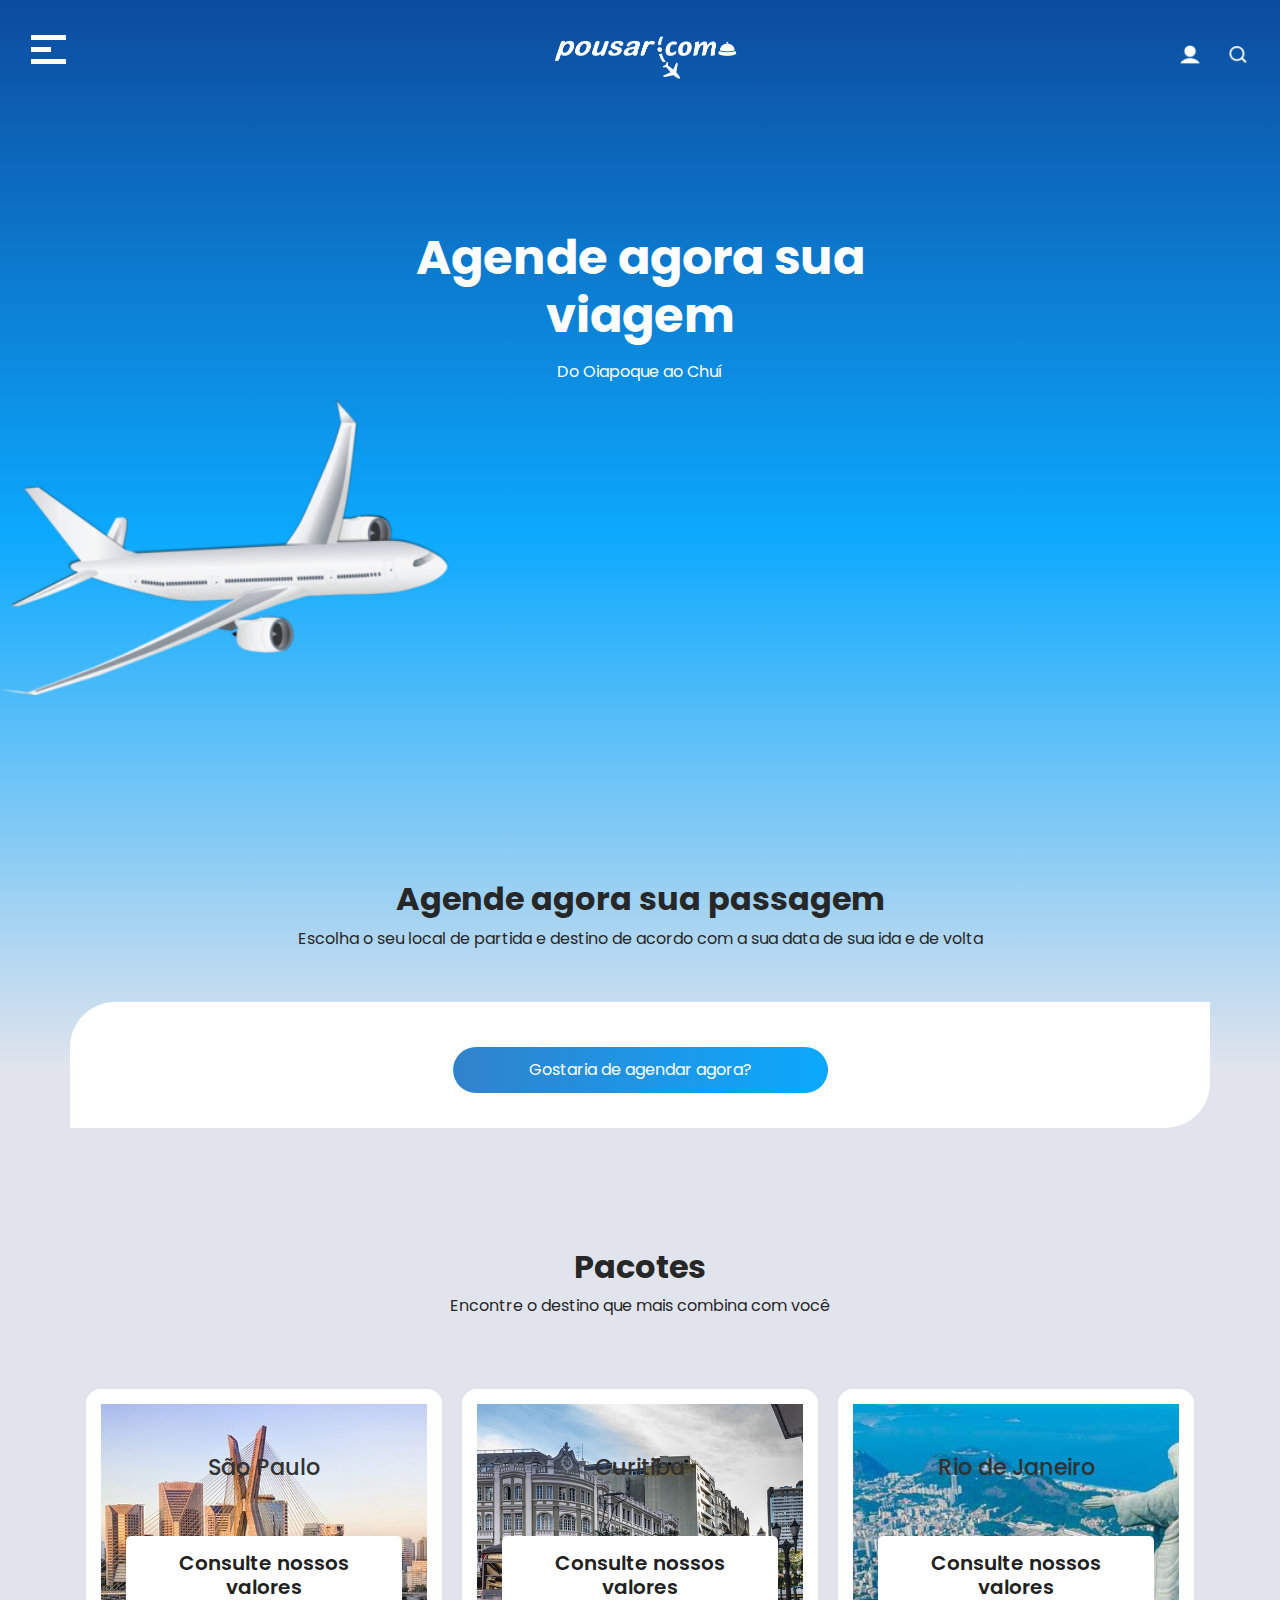
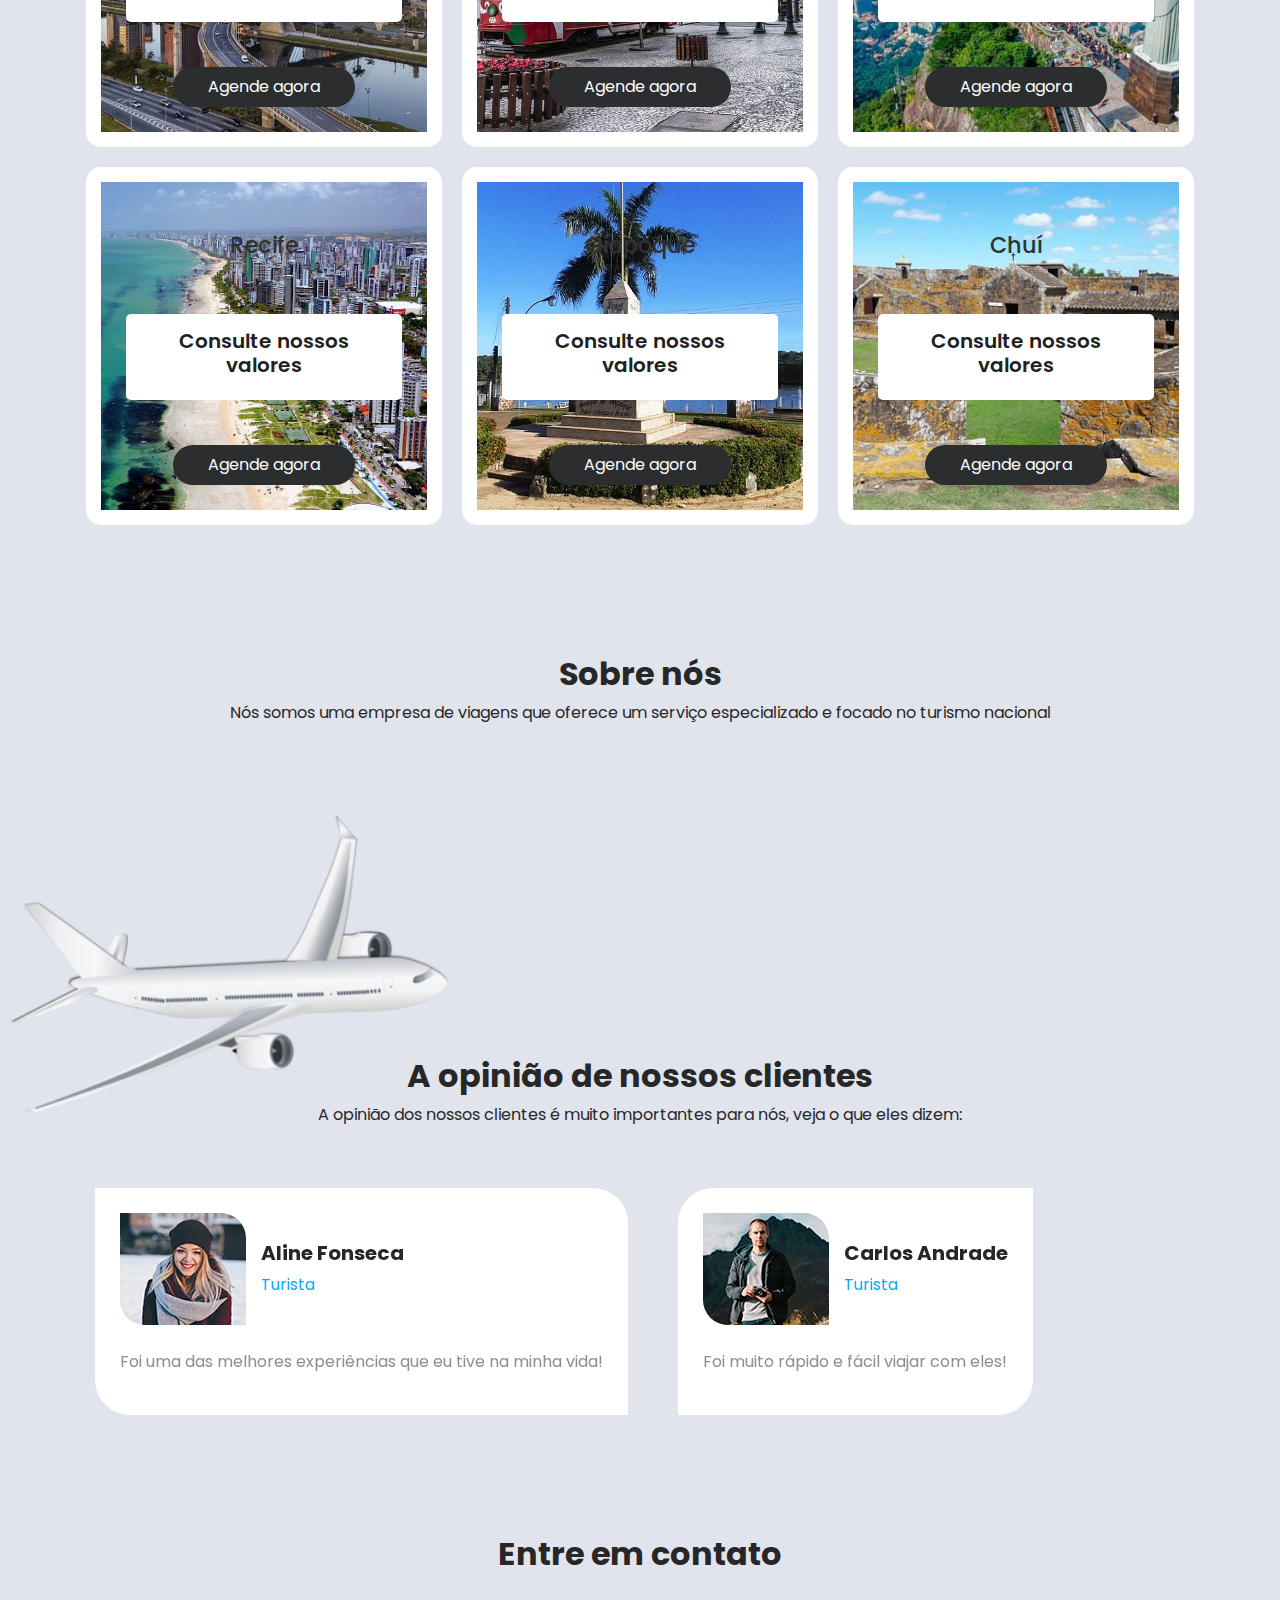
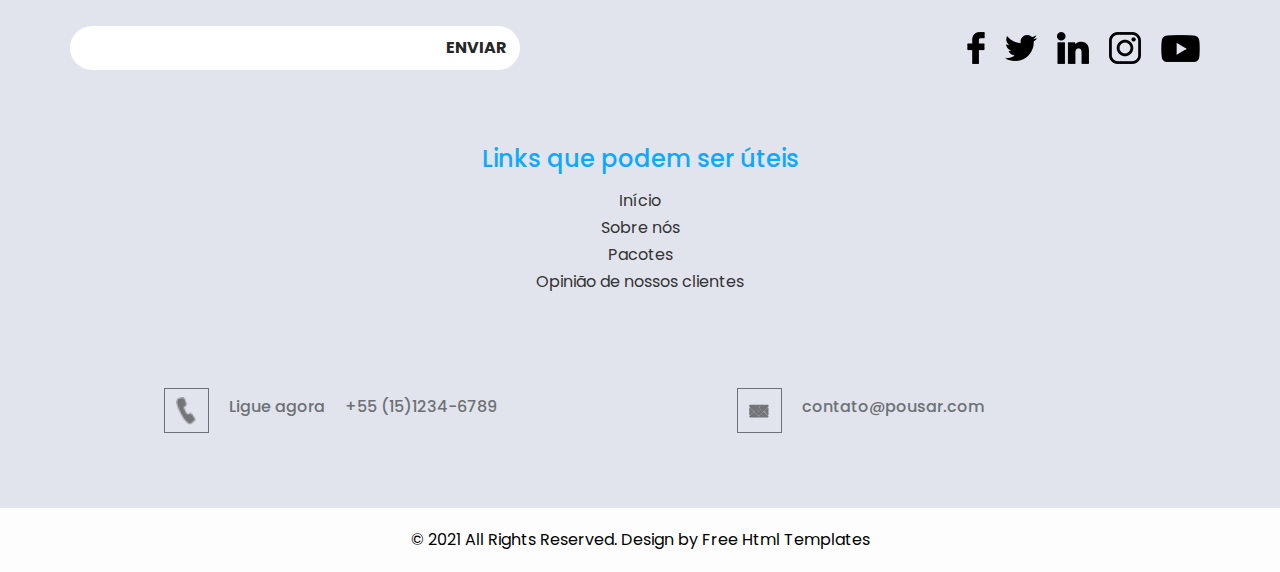
==== index.html @ 21f9a9c9 "Add files via upload" ====
<!DOCTYPE html>
<html>

<head>
  <!-- Basic -->
  <meta charset="utf-8" />
  <meta http-equiv="X-UA-Compatible" content="IE=edge" />
  <!-- Mobile Metas -->
  <meta name="viewport" content="width=device-width, initial-scale=1, shrink-to-fit=no" />
  <!-- Site Metas -->
  <meta name="keywords" content="" />
  <meta name="description" content="" />
  <meta name="author" content="" />

  <title>Triship</title>

  <!-- slider stylesheet -->
  <link rel="stylesheet" type="text/css" href="https://cdnjs.cloudflare.com/ajax/libs/OwlCarousel2/2.3.4/assets/owl.carousel.min.css" />

  <!-- bootstrap core css -->
  <link rel="stylesheet" type="text/css" href="css/bootstrap.css" />

  <!-- fonts style -->
  <link href="https://fonts.googleapis.com/css?family=Open+Sans:400,700|Poppins:400,500,700&display=swap" rel="stylesheet" />

  <!-- Custom styles for this template -->
  <link href="css/style.css" rel="stylesheet" />
  <!-- responsive style -->
  <link href="css/responsive.css" rel="stylesheet" />

  <!-- Hotjar Tracking Code for http://facens-help-me.herokuapp.com/index.html -->
  <script>
    (function(h,o,t,j,a,r){
        h.hj=h.hj||function(){(h.hj.q=h.hj.q||[]).push(arguments)};
        h._hjSettings={hjid:1499888,hjsv:6};
        a=o.getElementsByTagName('head')[0];
        r=o.createElement('script');r.async=1;
        r.src=t+h._hjSettings.hjid+j+h._hjSettings.hjsv;
        a.appendChild(r);
    })(window,document,'https://static.hotjar.com/c/hotjar-','.js?sv=');
  </script>

  <script>
    function Evento(){
        alert('Email registrado!')
    }
  </script>

  <script>
    function EventoLeads(){
        alert('Obrigado pelo interesse!')
    }
  </script>

</head>

<body>
  <div class="hero_area">
    <!-- header section strats -->
    <header class="header_section">
      <div class="container-fluid">
        <nav class="navbar navbar-expand-lg custom_nav-container">
          <div class="fk_width" id="">
            <div class="custom_menu-btn">
              <button onclick="openNav()">
                <span class="s-1"> </span>
                <span class="s-2"> </span>
                <span class="s-3"> </span>
              </button>
            </div>
            <div id="myNav" class="overlay">
              <div class="overlay-content">
                <a href="index.html">Início</a>
                <a href="about.html">Sobre nós</a>
                <a href="package.html">Pacotes</a>
                <a href="testimonial.html">Opinião de nossos clientes</a>
              </div>
            </div>
          </div>
          <a class="navbar-brand" href="index.html">
            <img src="images/logo.png" alt="" />
          </a>
          <div class="user_option">
            <a href="#">
              <img src="images/user-icon.png" alt="" />
            </a>
            <form class="form-inline my-2 my-lg-0  mb-3 mb-lg-0">
              <button class="btn  my-2 my-sm-0 nav_search-btn" type="submit"></button>
            </form>
          </div>
        </nav>
      </div>
    </header>
    <!-- end header section -->

    <!-- slider section -->
    <section class=" slider_section position-relative">
      <div class="detail-box">
        <div class="row">
          <div class="col-md-8 col-lg-6 mx-auto">
            <h1>
              Agende agora sua viagem <br />
            </h1>
            <p>


              Do Oiapoque ao Chuí
            </p>

          </div>
        </div>
      </div>
      <div class="img-box">

        <img src="images/slider-img.png" class="slider-img" alt="" />
      </div>
    </section>
    <!-- end slider section -->
  </div>


  <!-- book section -->

  <section class="book_section ">
    <div class="container">
      <div class="row">
        <div class="col">
          <div class="heading_container">
            <h2>
              Agende agora sua passagem 
            </h2>
            <p>
              Escolha o seu local de partida e destino de acordo com a sua data de sua ida e de volta
            </p>
          </div>   
          <form action="Formulário_para_Reserva_de_Viagem.html">
            <div class="d-flex justify-content-center">
              <button type="submit" class="btn">Gostaria de agendar agora?</button>
            </div>
          </form>
        </div>
      </div>
    </div>
  </section>


  <!-- end book section -->


  <!-- package section -->
  <section class="package_section layout_padding-top">
    <div class="container">
      <div class="heading_container">
        <h2>
          Pacotes
        </h2>
        <p>
          Encontre o destino que mais combina com você
        </p>
      </div>
    </div>
    <div class="container">
      <div class="package_container">
        <div class="box1 ">
          <div class="detail-box1">
            <h4>
              São Paulo
            </h4>
            <div class="price_detail1">
              <h5>
                Consulte nossos valores
              </h5>
            </div>
            <a class="" href="package.html">Agende agora </a>
          </div>
        </div>
        <div class="box2 ">
          <div class="detail-box2">
            <h4>
              Curitiba
            </h4>
            <div class="price_detail2">
              <h5>
                Consulte nossos valores
              </h5>
            </div>
            <a class="" href="package.html">Agende agora </a>
          </div>
        </div>
        <div class="box3 ">
          <div class="detail-box3">
            <h4>
              Rio de Janeiro
            </h4>
            <div class="price_detail3">
              <h5>
                Consulte nossos valores
              </h5>
            </div>
            <a class="" href="package.html">Agende agora </a>
          </div>
        </div>
        <div class="box4 ">
          <div class="detail-box4">
            <h4>
              Recife
            </h4>
            <div class="price_detail4">
              <h5>
                Consulte nossos valores
              </h5>
            </div>
            <a class="" href="package.html">Agende agora </a>
          </div>
        </div>
        <div class="box5 ">
          <div class="detail-box5">
            <h4>
              Oiapoque
            </h4>
            <div class="price_detail5">
              <h5>
                Consulte nossos valores
              </h5>
            </div>
            <a class="" href="package.html">Agende agora </a>
          </div>
        </div>
        <div class="box6 ">
          <div class="detail-box6">
            <h4>
              Chuí
            </h4>
            <div class="price_detail6">
              <h5>
                Consulte nossos valores
              </h5>
            </div>
            <a class="" href="package.html">Agende agora </a>
          </div>
        </div>
      </div>
    </div>
  </section>
  <!-- end package section -->


  <!-- about section -->

  <section class="about_section layout_padding">
    <div class="heading_container">
      <h2>
        Sobre nós
      </h2>
      <p>
        Nós somos uma empresa de viagens que oferece um serviço especializado e focado no turismo nacional
      </p>
    </div>
    <div class="img-box">
      <img src="images/about-img.png" class="slider-img" alt="" />
    </div>
  </section>

  <!-- end about section -->


  <!-- client section -->
  <section class="client_section ">
    <div class="container">
      <div class="heading_container">
        <h2>
          A opinião de nossos clientes
        </h2>
        <p>
          A opinião dos nossos clientes é muito importantes para nós, veja o que eles dizem:
        </p>
      </div>
    </div>
    <div id="carouselExampleControls" class="carousel slide" data-ride="carousel">
      <div class="carousel-inner">
        <div class="carousel-item active">
          <div class="container">
            <div class="client_container ">
              <div class="client_box b-1">
                <div class="client-id">
                  <div class="img-box">
                    <img src="images/client-1.jpg" alt="" />
                  </div>
                  <div class="name">
                    <h5>
                      Aline Fonseca
                    </h5>
                    <p>
                      Turista
                    </p>
                  </div>
                </div>
                <div class="detail">
                  <p>
                    Foi uma das melhores experiências que eu tive na minha vida!
                  </p>
                  <div>
                    <div class="arrow_img">
                    </div>
                  </div>
                </div>
              </div>
              <div class="client_box b2">
                <div class="client-id">
                  <div class="img-box">
                    <img src="images/client-2.jpg" alt="" />
                  </div>
                  <div class="name">
                    <h5>
                      Carlos Andrade
                    </h5>
                    <p>
                      Turista
                    </p>

                  </div>
                </div>
                <div class="detail">
                  <p>
                    Foi muito rápido e fácil viajar com eles!
                  </p>
                  <div>
                    <div class="arrow_img">
                    </div>
                  </div>
                </div>
              </div>
            </div>
          </div>
        </div>
      </div>
    </div>
  </section>

  <!-- end client section -->

  <!-- info section -->

  <section class="info_section ">
    <div class="info_container layout_padding-top">
      <div class="container">
        <div class="heading_container">
          <h2>
            Entre em contato
          </h2>
        </div>
        <div class="info_top">
          <div class="info_form">
            <form>
              <input type="text">
              <button type="submit" onclick="Evento()">Enviar</button>
          </form>
          </div>
          <div class="social_box">
            <a href="#">
              <img src="images/facebook.png" alt="">
            </a>
            <a href="#">
              <img src="images/twitter.png" alt="">
            </a>
            <a href="#">
              <img src="images/linkedin.png" alt="">
            </a>
            <a href="#">
              <img src="images/instagram.png" alt="">
            </a>
            <a href="#">
              <img src="images/youtube.png" alt="">
            </a>
          </div>
        </div>
        <div class="info_main"></div>
          <div class="row"></div>
              <div class="info_link-box">
                <h5>
                  Links que podem ser úteis
                </h5>
                <ul>
                  <li class=" active">
                    <a class="" href="index.html">Início <span class="sr-only">(current)</span></a>
                  </li>
                  <li class="">
                    <a class="" href="about.html">Sobre nós</a>
                  </li>
                  <li class="">
                    <a class="" href="package.html">Pacotes </a>
                  </li>
                  <li class="">
                    <a class="" href="testimonial.html">Opinião de nossos clientes </a>
                  </li>
                </ul>
              </div>          
          </div>
        </div>
        <div class="row">
          <div class="col-lg-9 col-md-10 mx-auto">
            <div class="info_contact layout_padding2">
              <div class="row">
                <div class="col-md-5">
                  <a href="#" class="link-box">
                    <div class="img-box">
                      <img src="images/call.png" alt="">
                    </div>
                    <div class="detail-box">
                      <h6>
                        Ligue agora &nbsp; &nbsp; +55 (15)1234-6789
                      </h6>
                    </div>
                  </a>
                </div>
                <div class="col-md-2">
                  <a href="#" class="link-box">
                  </a>
                </div>
                <div class="col-md-5">
                  <a href="#" class="link-box">
                    <div class="img-box">
                      <img src="images/mail.png" alt="">
                    </div>
                    <div class="detail-box">
                      <h6>
                        contato@pousar.com
                      </h6>
                    </div>
                  </a>
                </div>
              </div>
            </div>
          </div>
        </div>

      </div>
    </div>
  </section>

  <!-- end info section -->


  <!-- footer section -->
  <section class="footer_section ">
    <p>
      &copy; 2021 All Rights Reserved. Design by
      <a href="https://html.design/">Free Html Templates</a>
    </p>
  </section>
  <!-- footer section -->

  <script type="text/javascript" src="js/jquery-3.4.1.min.js"></script>
  <script type="text/javascript" src="js/bootstrap.js"></script>
  <script type="text/javascript" src="https://cdnjs.cloudflare.com/ajax/libs/OwlCarousel2/2.3.4/owl.carousel.min.js"></script>
  <script type="text/javascript" src="js/custom.js"></script>
</body>

</html>
---- css/style.css ----
html {
  scroll-behavior: smooth;
}

body {
  font-family: "Poppins", sans-serif;
  color: #ffffff;
  background-color: #e1e4ed;
}

p {
  font-family: "Poppins", sans-serif;
}

.layout_margin {
  margin-top: 90px;
  margin-bottom: 90px;
}

.layout_padding {
  padding-top: 120px;
  padding-bottom: 120px;
}

.layout_padding2 {
  padding-top: 45px;
  padding-bottom: 45px;
}

.layout_padding2-top {
  padding-top: 45px;
}

.layout_padding2-bottom {
  padding-bottom: 45px;
}

.layout_padding-top {
  padding-top: 120px;
}

.layout_padding-bottom {
  padding-bottom: 120px;
}

.heading_container {
  display: -webkit-box;
  display: -ms-flexbox;
  display: flex;
  -webkit-box-orient: vertical;
  -webkit-box-direction: normal;
      -ms-flex-direction: column;
          flex-direction: column;
  -webkit-box-align: center;
      -ms-flex-align: center;
          align-items: center;
  text-align: center;
  color: #272727;
}

.heading_container h2 {
  font-weight: bold;
}

/*header section*/
.hero_area {
  position: relative;
  background: -webkit-gradient(linear, left top, left bottom, from(#0c4b9e), color-stop(#0ca9fe), to(rgba(0, 0, 0, 0)));
  background: linear-gradient(to bottom, #0c4b9e, #0ca9fe, rgba(0, 0, 0, 0));
}

.sub_page .header_section {
  background: -webkit-gradient(linear, left top, left bottom, from(#0c4b9e), color-stop(#0ca9fe), to(rgba(0, 0, 0, 0)));
  background: linear-gradient(to bottom, #0c4b9e, #0c9ae7, #0c9ae7);
}

.sub_page .client_section {
  margin-top: 90px;
}

.header_section .container-fluid {
  padding-right: 25px;
  padding-left: 25px;
}

.header_section .nav_container {
  margin: 0 auto;
}

.custom_nav-container.navbar-expand-lg .navbar-nav .nav-link img {
  width: 22px;
  margin-right: 15px;
}

.custom_nav-container.navbar-expand-lg .navbar-nav .nav-link {
  padding: 0px 25px;
  color: #fefeff;
  text-align: center;
  font-family: "Roboto", sans-serif;
}

.custom_menu-btn {
  z-index: 9;
  position: absolute;
  left: 0;
  top: 15px;
}

.custom_menu-btn button {
  margin-top: 12px;
  outline: none;
  border: none;
  background-color: transparent;
}

.custom_menu-btn span {
  display: block;
  width: 35px;
  height: 5px;
  background-color: #fff;
  margin: 7px 0;
  -webkit-transition: all 0.3s;
  transition: all 0.3s;
}

.custom_menu-btn .s-2 {
  -webkit-transition: all 0.1s;
  transition: all 0.1s;
  width: 20px;
}

.menu_btn-style {
  position: fixed;
  left: 22px;
  top: 15px;
}

.menu_btn-style button {
  -webkit-transform: translateX(14px);
          transform: translateX(14px);
}

.menu_btn-style button .s-1 {
  -webkit-transform: rotate(45deg) translateY(17px);
          transform: rotate(45deg) translateY(17px);
}

.menu_btn-style button .s-2 {
  -webkit-transform: translateX(-100px);
          transform: translateX(-100px);
}

.menu_btn-style button .s-3 {
  -webkit-transform: rotate(-45deg) translateY(-17px);
          transform: rotate(-45deg) translateY(-17px);
}

.navbar-expand-lg {
  -webkit-box-pack: justify;
      -ms-flex-pack: justify;
          justify-content: space-between;
}

.navbar-expand-lg .navbar-collapse {
  -webkit-box-flex: 0;
      -ms-flex-positive: 0;
          flex-grow: 0;
}

.overlay {
  height: 100%;
  width: 0;
  position: fixed;
  z-index: 1;
  top: 0;
  left: 0;
  background: -webkit-gradient(linear, left top, left bottom, from(rgba(8, 86, 221, 0.95)), to(rgba(6, 150, 228, 0.95)));
  background: linear-gradient(to bottom, rgba(8, 86, 221, 0.95), rgba(6, 150, 228, 0.95));
  overflow-x: hidden;
  -webkit-transition: 0.5s;
  transition: 0.5s;
}

.overlay .closebtn {
  position: absolute;
  top: 0;
  right: 30px;
  font-size: 60px;
}

.overlay a {
  display: inline-block;
  padding: 10px 15px;
  text-decoration: none;
  font-size: 18px;
  text-transform: uppercase;
  color: #ffffff;
  margin: 10px 0;
  display: block;
  -webkit-transition: 0.3s;
  transition: 0.3s;
  border: 1.5px solid #ffffff;
  border-radius: 5px;
  width: 190px;
}

.overlay a:hover {
  border-color: transparent;
  background-color: #ffffff;
}

.overlay-content {
  position: relative;
  top: 20%;
  width: 100%;
  text-align: center;
  margin-top: 30px;
  display: -webkit-box;
  display: -ms-flexbox;
  display: flex;
  -webkit-box-orient: vertical;
  -webkit-box-direction: normal;
      -ms-flex-direction: column;
          flex-direction: column;
  -webkit-box-align: center;
      -ms-flex-align: center;
          align-items: center;
}

.menu_width {
  width: 100%;
}

.scroll-y-hidden {
  overflow-y: hidden;
}

a,
a:hover,
a:focus {
  text-decoration: none;
}

a:hover,
a:focus {
  color: initial;
}

.btn,
.btn:focus {
  outline: none !important;
  -webkit-box-shadow: none;
          box-shadow: none;
}

.fk_width {
  width: 105px;
}

.custom_nav-container .nav_search-btn {
  background-image: url(../images/search-icon.png);
  background-size: 18px;
  background-repeat: no-repeat;
  width: 35px;
  height: 35px;
  padding: 0;
  border: none;
  background-position: center;
}

.navbar-brand {
  display: -webkit-box;
  display: -ms-flexbox;
  display: flex;
}

.navbar-brand img {
  width: 200px;
}

.custom_nav-container {
  z-index: 99999;
  padding: 10px 0;
}

.custom_nav-container .navbar-toggler {
  outline: none;
}

.custom_nav-container .navbar-toggler .navbar-toggler-icon {
  background-image: url(../images/menu.png);
  background-size: 55px;
}

.user_option {
  display: -webkit-box;
  display: -ms-flexbox;
  display: flex;
  -webkit-box-align: center;
      -ms-flex-align: center;
          align-items: center;
}

.user_option a {
  display: -webkit-box;
  display: -ms-flexbox;
  display: flex;
  -webkit-box-align: center;
      -ms-flex-align: center;
          align-items: center;
  margin-right: 10px;
}

.user_option a img {
  width: 20px;
  margin-right: 10px;
}

.user_option a span {
  color: #ffffff;
  text-transform: uppercase;
}

/*end header section*/
.slider_section {
  padding-top: 45px;
  overflow-x: hidden;
}

.slider_section #carouselExampleIndicators {
  -webkit-box-flex: 1;
      -ms-flex: 1;
          flex: 1;
}

.slider_section .detail-box {
  color: #ffffff;
  margin-top: 75px;
  text-align: center;
  padding: 0 15px;
}

.slider_section .detail-box h1 {
  font-weight: bold;
  font-size: 3rem;
}

.slider_section .detail-box h1 span {
  color: #fefefe;
}

.slider_section .detail-box p {
  margin-top: 15px;
}

.slider_section .detail-box a {
  display: inline-block;
  background: #ffffff;
  color: #000000;
  padding: 10px 40px;
  border-radius: 30px;
  border: 1px solid #ffffff;
  -webkit-transition: all 0.3s;
  transition: all 0.3s;
  margin-top: 35px;
}

.slider_section .detail-box a:hover {
  background: transparent;
  color: #ffffff;
}

.slider_section .img-box {
  background-image: url(../images/slider-bg.png);
  background-position: bottom;
  background-size: 100%;
  padding-bottom: 375px;
  position: relative;
  background-repeat: no-repeat;
}

.slider_section .img-box .play_btn {
  background: -webkit-gradient(linear, left top, left bottom, from(#0856dd), to(#0ad8ab));
  background: linear-gradient(to bottom, #0856dd, #0ad8ab);
  display: -webkit-box;
  display: -ms-flexbox;
  display: flex;
  -webkit-box-align: center;
      -ms-flex-align: center;
          align-items: center;
  -webkit-box-pack: center;
      -ms-flex-pack: center;
          justify-content: center;
  border-radius: 100%;
  width: 75px;
  height: 75px;
  position: absolute;
  z-index: 3;
  top: 90px;
  left: 50%;
  -webkit-transform: translateX(-50%);
          transform: translateX(-50%);
}

.slider_section .img-box .play_btn a {
  background: -webkit-gradient(linear, left top, left bottom, from(#0856dd), to(#0ad8ab));
  background: linear-gradient(to bottom, #0856dd, #0ad8ab);
  display: -webkit-box;
  display: -ms-flexbox;
  display: flex;
  -webkit-box-align: center;
      -ms-flex-align: center;
          align-items: center;
  -webkit-box-pack: center;
      -ms-flex-pack: center;
          justify-content: center;
  border-radius: 100%;
  width: 75px;
  height: 75px;
  position: relative;
  z-index: 5;
}

.slider_section .img-box .play_btn img {
  width: 20px;
  margin-left: 3px;
}

.slider_section .img-box .play_btn::before {
  content: "";
  width: 100%;
  height: 100%;
  position: absolute;
  top: 50%;
  left: 50%;
  background: -webkit-gradient(linear, left top, left bottom, from(#0856dd), to(#0ca9fe));
  background: linear-gradient(to bottom, #0856dd, #0ca9fe);
  opacity: 1;
  border-radius: 100%;
  -webkit-transform: translate(-50%, -50%);
          transform: translate(-50%, -50%);
}

.slider_section .img-box .play_btn::before {
  z-index: 2;
  -webkit-animation: before-animation 1500ms infinite;
          animation: before-animation 1500ms infinite;
}

@-webkit-keyframes before-animation {
  0% {
    -webkit-transform: translateX(-50%) translateY(-50%) translateZ(0) scale(1);
            transform: translateX(-50%) translateY(-50%) translateZ(0) scale(1);
    opacity: 1;
  }
  100% {
    -webkit-transform: translateX(-50%) translateY(-50%) translateZ(0) scale(1.5);
            transform: translateX(-50%) translateY(-50%) translateZ(0) scale(1.5);
    opacity: 0;
  }
}

@keyframes before-animation {
  0% {
    -webkit-transform: translateX(-50%) translateY(-50%) translateZ(0) scale(1);
            transform: translateX(-50%) translateY(-50%) translateZ(0) scale(1);
    opacity: 1;
  }
  100% {
    -webkit-transform: translateX(-50%) translateY(-50%) translateZ(0) scale(1.5);
            transform: translateX(-50%) translateY(-50%) translateZ(0) scale(1.5);
    opacity: 0;
  }
}

.slider_section .img-box .slider-img {
  width: 450px;
  -webkit-animation: imgAnimation 15s infinite ease-in-out;
          animation: imgAnimation 15s infinite ease-in-out;
}

@-webkit-keyframes imgAnimation {
  0% {
    margin-left: 0;
  }
  49% {
    -webkit-transform: scaleX(1);
            transform: scaleX(1);
  }
  50% {
    margin-left: 100%;
    -webkit-transform: scaleX(-1);
            transform: scaleX(-1);
  }
  99% {
    -webkit-transform: scaleX(-1);
            transform: scaleX(-1);
  }
  100% {
    margin-left: -35%;
    -webkit-transform: scaleX(1);
            transform: scaleX(1);
  }
}

@keyframes imgAnimation {
  0% {
    margin-left: 0;
  }
  49% {
    -webkit-transform: scaleX(1);
            transform: scaleX(1);
  }
  50% {
    margin-left: 100%;
    -webkit-transform: scaleX(-1);
            transform: scaleX(-1);
  }
  99% {
    -webkit-transform: scaleX(-1);
            transform: scaleX(-1);
  }
  100% {
    margin-left: -35%;
    -webkit-transform: scaleX(1);
            transform: scaleX(1);
  }
}

.book_section {
  margin-top: -190px;
}

.book_section .heading_container {
  margin-bottom: 35px;
}

.book_section form {
  background-color: #fff;
  padding: 35px 45px;
  border-radius: 45px 0 45px 0;
}

.book_section form label {
  color: #000000;
}

.book_section form .form-control {
  background-color: #f1f1f1;
  border: none;
  outline: none;
  -webkit-box-shadow: none;
          box-shadow: none;
  border-radius: 35px;
  padding: 10px 15px;
  height: auto;
}

.book_section form button.btn {
  background: -webkit-gradient(linear, left top, right top, from(#3182cb), to(#0ca9fe));
  background: linear-gradient(to right, #3182cb, #0ca9fe);
  color: #ffffff;
  padding: 10px 75px;
  border-radius: 45px;
  margin-top: 10px;
}

.package_section {
  text-align: center;
}

.package_section .heading_container {
  -webkit-box-pack: center;
      -ms-flex-pack: center;
          justify-content: center;
}

.package_section .package_container {
  display: -webkit-box;
  display: -ms-flexbox;
  display: flex;
  -webkit-box-pack: center;
      -ms-flex-pack: center;
          justify-content: center;
  padding-top: 45px;
  -ms-flex-wrap: wrap;
      flex-wrap: wrap;
}

.package_section .package_container .box1 {
  margin: 10px;
  -ms-flex-preferred-size: calc(33% - 20px);
      flex-basis: calc(33% - 20px);
  border: 15px solid #ffffff;
  border-radius: 15px;
  padding: 25px 25px 25px;
  background-size: cover;
  display: -webkit-box;
  display: -ms-flexbox;
  display: flex;
  -webkit-box-orient: vertical;
  -webkit-box-direction: normal;
      -ms-flex-direction: column;
          flex-direction: column;
  -webkit-box-align: center;
      -ms-flex-align: center;
          align-items: center;
  background-image: url(../images/sao_paulo.jpg);
  background-position: bottom;
  background-size: cover;
  -webkit-transition: all .2s;
  transition: all .2s;
}

.package_section .package_container .box1 .detail-box1 {
  margin-top: 25px;
}

.package_section .package_container .box1 .detail-box1 h4 {
  color: #313132;
  font-size: 1.4rem;
  margin-bottom: 55px;
}

.package_section .package_container .box1 .detail-box1 .price_detail1 {
  background-color: #ffffff;
  color: #212122;
  padding: 15px;
  border-radius: 5px;
}

.package_section .package_container .box1 .detail-box1 h5 {
  font-weight: 600;
  position: relative;
}

.package_section .package_container .box1 .detail-box1 p {
  margin-top: 15px;
  margin-bottom: 0;
}

.package_section .package_container .box1 .detail-box1 a {
  display: inline-block;
  background: #2c2d2e;
  color: #ffffff;
  padding: 8px 35px;
  border-radius: 25px;
  border: 1px solid #2c2d2e;
  -webkit-transition: all 0.3s;
  transition: all 0.3s;
  margin-top: 45px;
  -webkit-transition: none;
  transition: none;
  border: none;
}

.package_section .package_container .box1 .detail-box1 a:hover {
  background: transparent;
  color: #2c2d2e;
}

.package_section .package_container .box1 .detail-box1 a:hover {
  background: none;
  color: #ffffff;
  background: -webkit-gradient(linear, left top, right top, from(#3182cb), to(#0ca9fe));
  background: linear-gradient(to right, #3182cb, #0ca9fe);
}

.package_section .package_container .box1:hover, .package_section .package_container .box1.active {
  background-image: url(../images/sao_paulo2.jpg);
}

.package_section .package_container .box1:hover .detail-box1 .price_detail1, .package_section .package_container .box1.active .detail-box1 .price_detail1 {
  background-color: #0ca9fe;
  color: #ffffff;
}

.package_section .package_container .box2 {
  margin: 10px;
  -ms-flex-preferred-size: calc(33% - 20px);
      flex-basis: calc(33% - 20px);
  border: 15px solid #ffffff;
  border-radius: 15px;
  padding: 25px 25px 25px;
  background-size: cover;
  display: -webkit-box;
  display: -ms-flexbox;
  display: flex;
  -webkit-box-orient: vertical;
  -webkit-box-direction: normal;
      -ms-flex-direction: column;
          flex-direction: column;
  -webkit-box-align: center;
      -ms-flex-align: center;
          align-items: center;
  background-image: url(../images/curitiba.jpg);
  background-position: bottom;
  background-size: cover;
  -webkit-transition: all .2s;
  transition: all .2s;
}

.package_section .package_container .box2 .detail-box2 {
  margin-top: 25px;
}

.package_section .package_container .box2 .detail-box2 h4 {
  color: #313132;
  font-size: 1.4rem;
  margin-bottom: 55px;
}

.package_section .package_container .box2 .detail-box2 .price_detail2 {
  background-color: #ffffff;
  color: #212122;
  padding: 15px;
  border-radius: 5px;
}

.package_section .package_container .box2 .detail-box2 h5 {
  font-weight: 600;
  position: relative;
}

.package_section .package_container .box2 .detail-box2 p {
  margin-top: 15px;
  margin-bottom: 0;
}

.package_section .package_container .box2 .detail-box2 a {
  display: inline-block;
  background: #2c2d2e;
  color: #ffffff;
  padding: 8px 35px;
  border-radius: 25px;
  border: 1px solid #2c2d2e;
  -webkit-transition: all 0.3s;
  transition: all 0.3s;
  margin-top: 45px;
  -webkit-transition: none;
  transition: none;
  border: none;
}

.package_section .package_container .box2 .detail-box2 a:hover {
  background: transparent;
  color: #2c2d2e;
}

.package_section .package_container .box2 .detail-box2 a:hover {
  background: none;
  color: #ffffff;
  background: -webkit-gradient(linear, left top, right top, from(#3182cb), to(#0ca9fe));
  background: linear-gradient(to right, #3182cb, #0ca9fe);
}

.package_section .package_container .box2:hover, .package_section .package_container .box2.active {
  background-image: url(../images/curitiba2.jpg);
}

.package_section .package_container .box2:hover .detail-box2 .price_detail2, .package_section .package_container .box2.active .detail-box2 .price_detail2 {
  background-color: #0ca9fe;
  color: #ffffff;
}

.package_section .package_container .box3 {
  margin: 10px;
  -ms-flex-preferred-size: calc(33% - 20px);
      flex-basis: calc(33% - 20px);
  border: 15px solid #ffffff;
  border-radius: 15px;
  padding: 25px 25px 25px;
  background-size: cover;
  display: -webkit-box;
  display: -ms-flexbox;
  display: flex;
  -webkit-box-orient: vertical;
  -webkit-box-direction: normal;
      -ms-flex-direction: column;
          flex-direction: column;
  -webkit-box-align: center;
      -ms-flex-align: center;
          align-items: center;
  background-image: url(../images/rio_de_janeiro.jpg);
  background-position: bottom;
  background-size: cover;
  -webkit-transition: all .2s;
  transition: all .2s;
}

.package_section .package_container .box3 .detail-box3 {
  margin-top: 25px;
}

.package_section .package_container .box3 .detail-box3 h4 {
  color: #313132;
  font-size: 1.4rem;
  margin-bottom: 55px;
}

.package_section .package_container .box3 .detail-box3 .price_detail3 {
  background-color: #ffffff;
  color: #212122;
  padding: 15px;
  border-radius: 5px;
}

.package_section .package_container .box3 .detail-box3 h5 {
  font-weight: 600;
  position: relative;
}

.package_section .package_container .box3 .detail-box3 p {
  margin-top: 15px;
  margin-bottom: 0;
}

.package_section .package_container .box3 .detail-box3 a {
  display: inline-block;
  background: #2c2d2e;
  color: #ffffff;
  padding: 8px 35px;
  border-radius: 25px;
  border: 1px solid #2c2d2e;
  -webkit-transition: all 0.3s;
  transition: all 0.3s;
  margin-top: 45px;
  -webkit-transition: none;
  transition: none;
  border: none;
}

.package_section .package_container .box3 .detail-box3 a:hover {
  background: transparent;
  color: #2c2d2e;
}

.package_section .package_container .box3 .detail-box3 a:hover {
  background: none;
  color: #ffffff;
  background: -webkit-gradient(linear, left top, right top, from(#3182cb), to(#0ca9fe));
  background: linear-gradient(to right, #3182cb, #0ca9fe);
}

.package_section .package_container .box3:hover, .package_section .package_container .box3.active {
  background-image: url(../images/rio_de_janeiro2.jpg);
}

.package_section .package_container .box3:hover .detail-box3 .price_detail3, .package_section .package_container .box3.active .detail-box3 .price_detail3 {
  background-color: #0ca9fe;
  color: #ffffff;
}

.package_section .package_container .box4 {
  margin: 10px;
  -ms-flex-preferred-size: calc(33% - 20px);
      flex-basis: calc(33% - 20px);
  border: 15px solid #ffffff;
  border-radius: 15px;
  padding: 25px 25px 25px;
  background-size: cover;
  display: -webkit-box;
  display: -ms-flexbox;
  display: flex;
  -webkit-box-orient: vertical;
  -webkit-box-direction: normal;
      -ms-flex-direction: column;
          flex-direction: column;
  -webkit-box-align: center;
      -ms-flex-align: center;
          align-items: center;
  background-image: url(../images/recife.jpg);
  background-position: bottom;
  background-size: cover;
  -webkit-transition: all .2s;
  transition: all .2s;
}

.package_section .package_container .box4 .detail-box4 {
  margin-top: 25px;
}

.package_section .package_container .box4 .detail-box4 h4 {
  color: #313132;
  font-size: 1.4rem;
  margin-bottom: 55px;
}

.package_section .package_container .box4 .detail-box4 .price_detail4 {
  background-color: #ffffff;
  color: #212122;
  padding: 15px;
  border-radius: 5px;
}

.package_section .package_container .box4 .detail-box4 h5 {
  font-weight: 600;
  position: relative;
}

.package_section .package_container .box4 .detail-box4 p {
  margin-top: 15px;
  margin-bottom: 0;
}

.package_section .package_container .box4 .detail-box4 a {
  display: inline-block;
  background: #2c2d2e;
  color: #ffffff;
  padding: 8px 35px;
  border-radius: 25px;
  border: 1px solid #2c2d2e;
  -webkit-transition: all 0.3s;
  transition: all 0.3s;
  margin-top: 45px;
  -webkit-transition: none;
  transition: none;
  border: none;
}

.package_section .package_container .box4 .detail-box4 a:hover {
  background: transparent;
  color: #2c2d2e;
}

.package_section .package_container .box4 .detail-box4 a:hover {
  background: none;
  color: #ffffff;
  background: -webkit-gradient(linear, left top, right top, from(#3182cb), to(#0ca9fe));
  background: linear-gradient(to right, #3182cb, #0ca9fe);
}

.package_section .package_container .box4:hover, .package_section .package_container .box4.active {
  background-image: url(../images/recife2.jpg);
}

.package_section .package_container .box4:hover .detail-box4 .price_detail4, .package_section .package_container .box4.active .detail-box4 .price_detail4 {
  background-color: #0ca9fe;
  color: #ffffff;
}

.package_section .package_container .box5 {
  margin: 10px;
  -ms-flex-preferred-size: calc(33% - 20px);
      flex-basis: calc(33% - 20px);
  border: 15px solid #ffffff;
  border-radius: 15px;
  padding: 25px 25px 25px;
  background-size: cover;
  display: -webkit-box;
  display: -ms-flexbox;
  display: flex;
  -webkit-box-orient: vertical;
  -webkit-box-direction: normal;
      -ms-flex-direction: column;
          flex-direction: column;
  -webkit-box-align: center;
      -ms-flex-align: center;
          align-items: center;
  background-image: url(../images/oiapoque.jpg);
  background-position: bottom;
  background-size: cover;
  -webkit-transition: all .2s;
  transition: all .2s;
}

.package_section .package_container .box5 .detail-box5 {
  margin-top: 25px;
}

.package_section .package_container .box5 .detail-box5 h4 {
  color: #313132;
  font-size: 1.4rem;
  margin-bottom: 55px;
}

.package_section .package_container .box5 .detail-box5 .price_detail5 {
  background-color: #ffffff;
  color: #212122;
  padding: 15px;
  border-radius: 5px;
}

.package_section .package_container .box5 .detail-box5 h5 {
  font-weight: 600;
  position: relative;
}

.package_section .package_container .box5 .detail-box5 p {
  margin-top: 15px;
  margin-bottom: 0;
}

.package_section .package_container .box5 .detail-box5 a {
  display: inline-block;
  background: #2c2d2e;
  color: #ffffff;
  padding: 8px 35px;
  border-radius: 25px;
  border: 1px solid #2c2d2e;
  -webkit-transition: all 0.3s;
  transition: all 0.3s;
  margin-top: 45px;
  -webkit-transition: none;
  transition: none;
  border: none;
}

.package_section .package_container .box5 .detail-box5 a:hover {
  background: transparent;
  color: #2c2d2e;
}

.package_section .package_container .box5 .detail-box5 a:hover {
  background: none;
  color: #ffffff;
  background: -webkit-gradient(linear, left top, right top, from(#3182cb), to(#0ca9fe));
  background: linear-gradient(to right, #3182cb, #0ca9fe);
}

.package_section .package_container .box5:hover, .package_section .package_container .box5.active {
  background-image: url(../images/oiapoque2.jpg);
}

.package_section .package_container .box5:hover .detail-box5 .price_detail5, .package_section .package_container .box5.active .detail-box5 .price_detail5 {
  background-color: #0ca9fe;
  color: #ffffff;
}

.package_section .package_container .box6 {
  margin: 10px;
  -ms-flex-preferred-size: calc(33% - 20px);
      flex-basis: calc(33% - 20px);
  border: 15px solid #ffffff;
  border-radius: 15px;
  padding: 25px 25px 25px;
  background-size: cover;
  display: -webkit-box;
  display: -ms-flexbox;
  display: flex;
  -webkit-box-orient: vertical;
  -webkit-box-direction: normal;
      -ms-flex-direction: column;
          flex-direction: column;
  -webkit-box-align: center;
      -ms-flex-align: center;
          align-items: center;
  background-image: url(../images/chui.jpg);
  background-position: bottom;
  background-size: cover;
  -webkit-transition: all .2s;
  transition: all .2s;
}

.package_section .package_container .box6 .detail-box6 {
  margin-top: 25px;
}

.package_section .package_container .box6 .detail-box6 h4 {
  color: #313132;
  font-size: 1.4rem;
  margin-bottom: 55px;
}

.package_section .package_container .box6 .detail-box6 .price_detail6 {
  background-color: #ffffff;
  color: #212122;
  padding: 15px;
  border-radius: 5px;
}

.package_section .package_container .box6 .detail-box6 h5 {
  font-weight: 600;
  position: relative;
}

.package_section .package_container .box6 .detail-box6 p {
  margin-top: 15px;
  margin-bottom: 0;
}

.package_section .package_container .box6 .detail-box6 a {
  display: inline-block;
  background: #2c2d2e;
  color: #ffffff;
  padding: 8px 35px;
  border-radius: 25px;
  border: 1px solid #2c2d2e;
  -webkit-transition: all 0.3s;
  transition: all 0.3s;
  margin-top: 45px;
  -webkit-transition: none;
  transition: none;
  border: none;
}

.package_section .package_container .box6 .detail-box6 a:hover {
  background: transparent;
  color: #2c2d2e;
}

.package_section .package_container .box6 .detail-box6 a:hover {
  background: none;
  color: #ffffff;
  background: -webkit-gradient(linear, left top, right top, from(#3182cb), to(#0ca9fe));
  background: linear-gradient(to right, #3182cb, #0ca9fe);
}

.package_section .package_container .box6:hover, .package_section .package_container .box6.active {
  background-image: url(../images/chui2.jpg);
}

.package_section .package_container .box6:hover .detail-box6 .price_detail6, .package_section .package_container .box6.active .detail-box6 .price_detail6 {
  background-color: #0ca9fe;
  color: #ffffff;
}

.about_section {
  background-image: url(../images/about-bg.png);
  background-size: 100% 60%;
  background-repeat: no-repeat;
  background-position: bottom;
  overflow-x: hidden;
}

.about_section .detail-box {
  margin: 35px auto;
}

.about_section .img-box {
  margin-top: 75px;
}

.about_section .img-box .slider-img {
  width: 450px;
  -webkit-animation: imgAnimation 15s infinite ease-in-out;
          animation: imgAnimation 15s infinite ease-in-out;
}

@keyframes imgAnimation {
  0% {
    margin-left: 0;
  }
  49% {
    -webkit-transform: scaleX(1);
            transform: scaleX(1);
  }
  50% {
    margin-left: 100%;
    -webkit-transform: scaleX(-1);
            transform: scaleX(-1);
  }
  99% {
    -webkit-transform: scaleX(-1);
            transform: scaleX(-1);
  }
  100% {
    margin-left: -35%;
    -webkit-transform: scaleX(1);
            transform: scaleX(1);
  }
}

.about_section .btn-box {
  display: -webkit-box;
  display: -ms-flexbox;
  display: flex;
  -webkit-box-pack: center;
      -ms-flex-pack: center;
          justify-content: center;
  margin-top: 75px;
  margin-bottom: 175px;
}

.about_section .btn-box a {
  display: inline-block;
  background: #ffffff;
  color: #000000;
  padding: 10px 40px;
  border-radius: 30px;
  border: 1px solid #ffffff;
  -webkit-transition: all 0.3s;
  transition: all 0.3s;
}

.about_section .btn-box a:hover {
  background: transparent;
  color: #ffffff;
}

.client_section {
  margin-top: -175px;
}

.client_section .custom_heading-container {
  -webkit-box-pack: center;
      -ms-flex-pack: center;
          justify-content: center;
}

.client_section .client_container {
  display: -webkit-box;
  display: -ms-flexbox;
  display: flex;
  -webkit-box-align: start;
      -ms-flex-align: start;
          align-items: flex-start;
  margin-top: 45px;
}

.client_section .client_box {
  background-color: #fff;
  margin-left: 25px;
  margin-right: 25px;
  padding: 25px;
  border-radius: 0 35px 0 35px;
}

.client_section .client_box.b2 {
  border-radius: 35px 0 35px 0;
}

.client_section .client_box .client-id {
  display: -webkit-box;
  display: -ms-flexbox;
  display: flex;
  -webkit-box-align: center;
      -ms-flex-align: center;
          align-items: center;
}

.client_section .client_box .client-id .img-box {
  border-radius: 0 25px 0 25px;
  overflow: hidden;
}

.client_section .client_box .client-id .img-box img {
  width: 100%;
}

.client_section .client_box .client-id .name {
  margin-left: 15px;
}

.client_section .client_box .client-id .name h5 {
  font-weight: bold;
  color: #272727;
}

.client_section .client_box .client-id .name p {
  margin: 0;
  color: #0ca9fe;
}

.client_section .client_box .detail {
  margin-top: 25px;
  color: #8e8e8e;
}

.client_section .carousel_btn-container {
  display: -webkit-box;
  display: -ms-flexbox;
  display: flex;
  -webkit-box-pack: center;
      -ms-flex-pack: center;
          justify-content: center;
  padding: 25px 0;
  margin-top: 45px;
}

.client_section .carousel-control-prev,
.client_section .carousel-control-next {
  position: unset;
  width: 45px;
  height: 45px;
  border: none;
  opacity: 1;
  background: -webkit-gradient(linear, left top, right top, from(#3182cb), to(#0ca9fe));
  background: linear-gradient(to right, #3182cb, #0ca9fe);
  background-position: center;
  border-radius: 100%;
  margin: 0 2.5px;
}

.client_section .carousel-control-prev:hover,
.client_section .carousel-control-next:hover {
  background: #000000;
}

.client_section .carousel-control-prev .prev-icon,
.client_section .carousel-control-next .prev-icon {
  background-image: url(../images/prev.png);
  width: 25px;
  height: 25px;
  background-size: 15px;
  background-position: center;
  background-repeat: no-repeat;
}

.client_section .carousel-control-prev .next-icon,
.client_section .carousel-control-next .next-icon {
  background-image: url(../images/next.png);
  width: 25px;
  height: 25px;
  background-size: 15px;
  background-position: center;
  background-repeat: no-repeat;
}

/* info section */
.info_section {
  position: relative;
}

.info_section .heading_container {
  margin-bottom: 45px;
}

.info_section .info_logo {
  display: -webkit-box;
  display: -ms-flexbox;
  display: flex;
}

.info_section .info_logo img {
  width: 150px;
}

.info_section .info_top {
  display: -webkit-box;
  display: -ms-flexbox;
  display: flex;
  -webkit-box-align: center;
      -ms-flex-align: center;
          align-items: center;
  -webkit-box-pack: justify;
      -ms-flex-pack: justify;
          justify-content: space-between;
  margin-top: 35px;
  margin-bottom: 75px;
}

.info_section .info_top .info_form form {
  display: -webkit-box;
  display: -ms-flexbox;
  display: flex;
  -webkit-box-align: center;
      -ms-flex-align: center;
          align-items: center;
  width: 450px;
}

.info_section .info_top .info_form form input {
  min-width: 100%;
  border: none;
  background-color: #ffffff;
  outline: none;
  padding: 10px;
  color: #000000;
  border-radius: 45px;
}

.info_section .info_top .info_form form input::-webkit-input-placeholder {
  color: #c0c0c0;
}

.info_section .info_top .info_form form input:-ms-input-placeholder {
  color: #c0c0c0;
}

.info_section .info_top .info_form form input::-ms-input-placeholder {
  color: #c0c0c0;
}

.info_section .info_top .info_form form input::placeholder {
  color: #c0c0c0;
}

.info_section .info_top .info_form form button {
  outline: none;
  border: none;
  color: #272727;
  background-color: transparent;
  text-transform: uppercase;
  -webkit-transform: translateX(-110%);
          transform: translateX(-110%);
  font-weight: bold;
}

.info_section .info_top .social_box {
  display: -webkit-box;
  display: -ms-flexbox;
  display: flex;
  -webkit-box-align: center;
      -ms-flex-align: center;
          align-items: center;
}

.info_section .info_top .social_box a {
  margin: 0 10px;
}

.info_section a {
  text-transform: none;
}

.info_section h5 {
  margin-bottom: 12px;
  font-size: 24px;
  color: #0ca9fe;
}

.info_section p {
  color: #323232;
}

.info_section ul {
  padding: 0;
}

.info_section ul li {
  list-style-type: none;
  margin: 3px 0;
}

.info_section ul li a {
  color: #323232;
}

.info_section .info_link-box {
  text-align: center;
  display: -webkit-box;
  display: -ms-flexbox;
  display: flex;
  -webkit-box-orient: vertical;
  -webkit-box-direction: normal;
      -ms-flex-direction: column;
          flex-direction: column;
  -webkit-box-align: center;
      -ms-flex-align: center;
          align-items: center;
}

.info_section .info_contact .link-box {
  display: -webkit-box;
  display: -ms-flexbox;
  display: flex;
  -webkit-box-align: center;
      -ms-flex-align: center;
          align-items: center;
  margin: 30px 0;
  color: #6d7175;
}

.info_section .info_contact .link-box .img-box {
  display: -webkit-box;
  display: -ms-flexbox;
  display: flex;
  -webkit-box-pack: center;
      -ms-flex-pack: center;
          justify-content: center;
  -webkit-box-align: center;
      -ms-flex-align: center;
          align-items: center;
  border: 1px solid #6d7175;
  min-width: 45px;
  min-height: 45px;
  margin-right: 20px;
}

.info_section .info_contact .link-box .img-box img {
  width: 20px;
}

/* end info section */
/* footer section*/
.footer_section {
  background-color: #fdfdfe;
  text-align: center;
  color: #000000;
}

.footer_section p {
  margin: 0;
  padding: 20px 0;
}

.footer_section a {
  color: #000000;
}
/*# sourceMappingURL=style.css.map */
---- css/responsive.css ----
@media (max-width: 1260px) {
    .slider_section .img-box {
        padding-bottom: 325px;
    }
}

@media (max-width: 1120px) {
    .slider_section .img-box {
        padding-bottom: 275px;
    }

    .package_section .package_container .box {

        margin: 10px;
    }
}

@media (max-width: 992px) {
    .slider_section .img-box {
        padding-bottom: 200px;
        background-size: cover;
    }

    .book_section {
        margin-top: -125px;
    }

    .package_section .package_container .box {

        margin: 15px 10px;
        -ms-flex-preferred-size: calc(50% - 20px);
        ;
        flex-basis: calc(50% - 20px);
    }

    .client_section .client_box {
        margin-left: 15px;
        margin-right: 15px;
    }
}

@media (max-width: 768px) {

    .about_section .img-box .slider-img,
    .slider_section .img-box .slider-img {
        width: 350px;
        animation: none;
    }


    .package_section .package_container .box {
        -ms-flex-preferred-size: calc(100% - 20px);
        flex-basis: calc(100% - 20px);
    }

    .client_section .client_container {
        flex-direction: column;
    }

    .client_section .client_box {
        margin: 25px 5px;
    }

    .info_section .info_logo {
        justify-content: center;
    }

    .info_section .info_top {
        flex-direction: column;
    }

    .info_section .info_top .info_form form {
        width: 350px;
    }



    .info_section .info_top .info_form {
        margin-bottom: 35px;
    }

    .info_section .info_main .row>div {
        display: flex;
        flex-direction: column;
        align-items: center;
        text-align: center;
        margin-bottom: 25px;
    }

    .info_section .info_contact .link-box {
        justify-content: center;
    }
}

@media (max-width: 576px) {
    .book_section form {
        padding: 35px 25px;
    }
}

@media (max-width: 480px) {}

@media (max-width: 420px) {
    .slider_section .detail-box h1 {
        font-size: 2.5rem;
    }

    .about_section .img-box .slider-img,
    .slider_section .img-box .slider-img {
        width: 315px;
    }

    .info_section .info_top .info_form form {
        width: 295px;
    }
}

@media (max-width: 360px) {}

@media (min-width: 1200px) {
    .container {
        max-width: 1170px;
    }

}
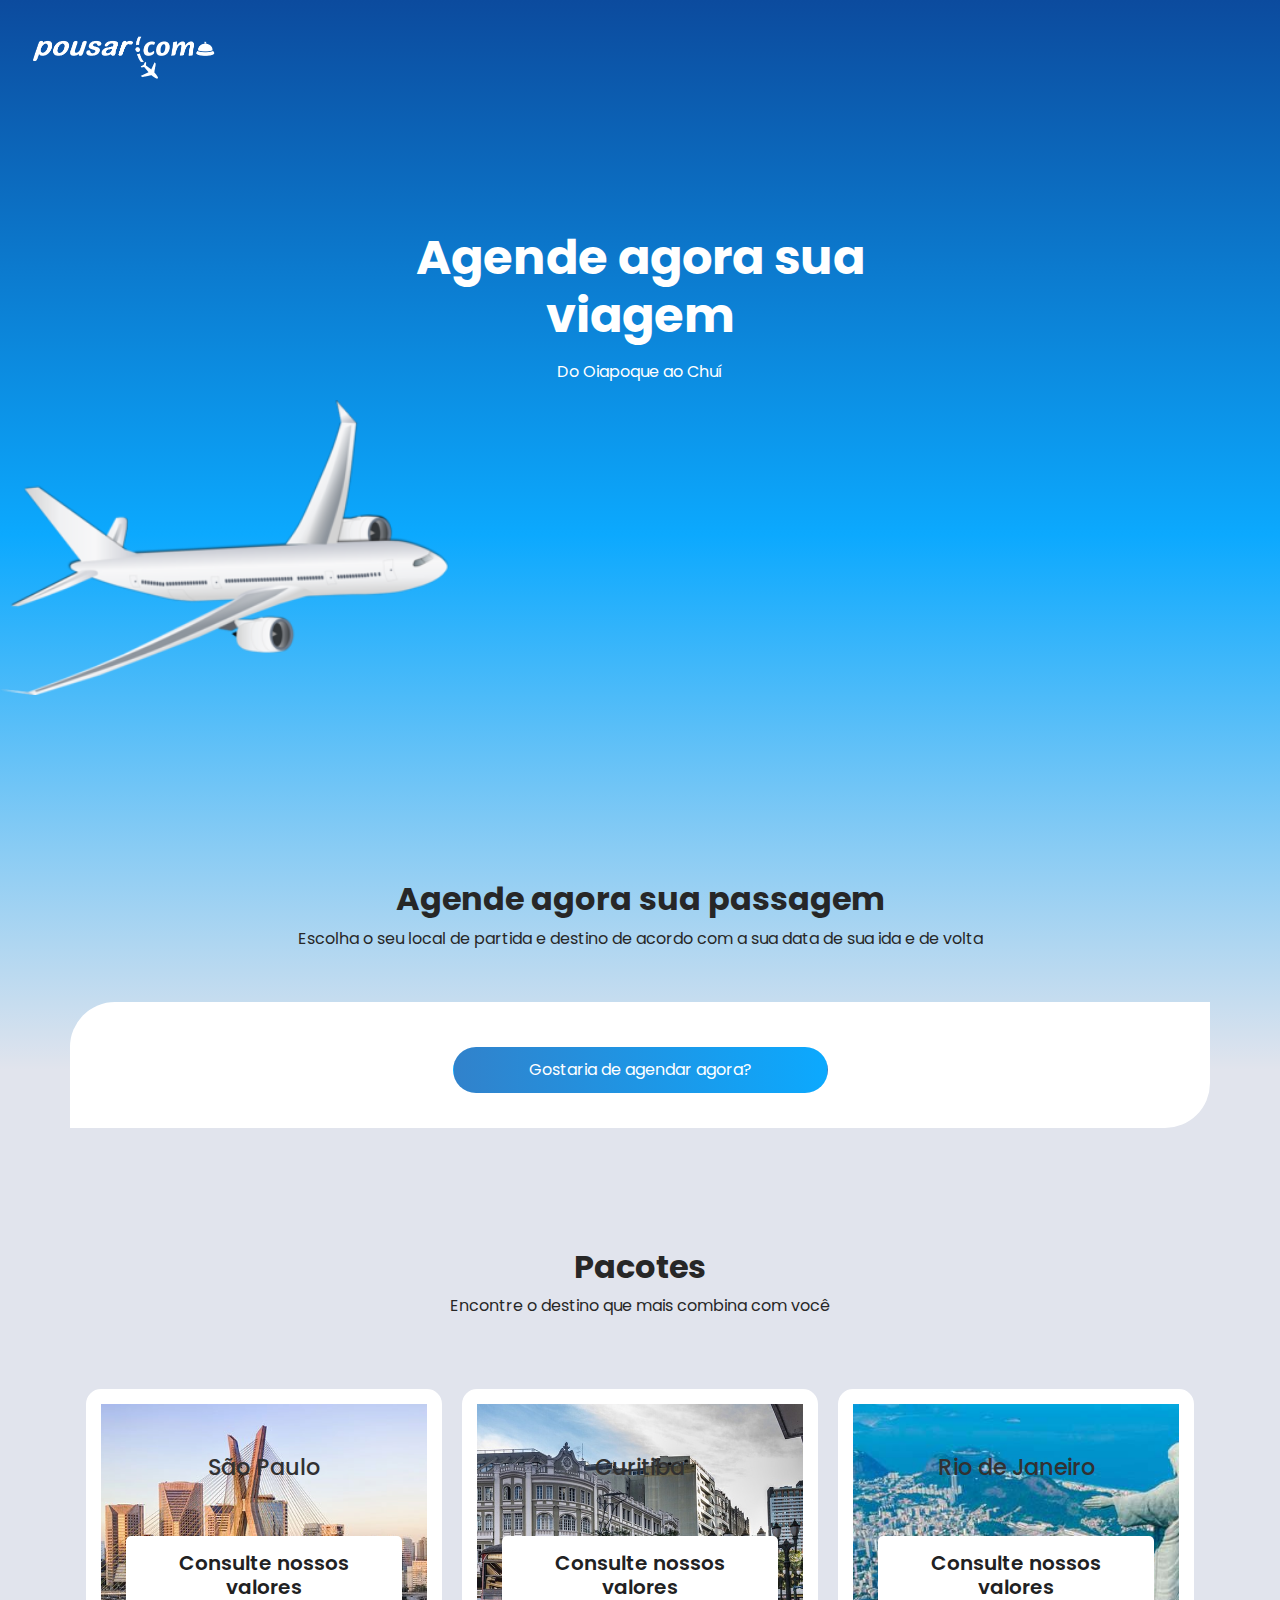
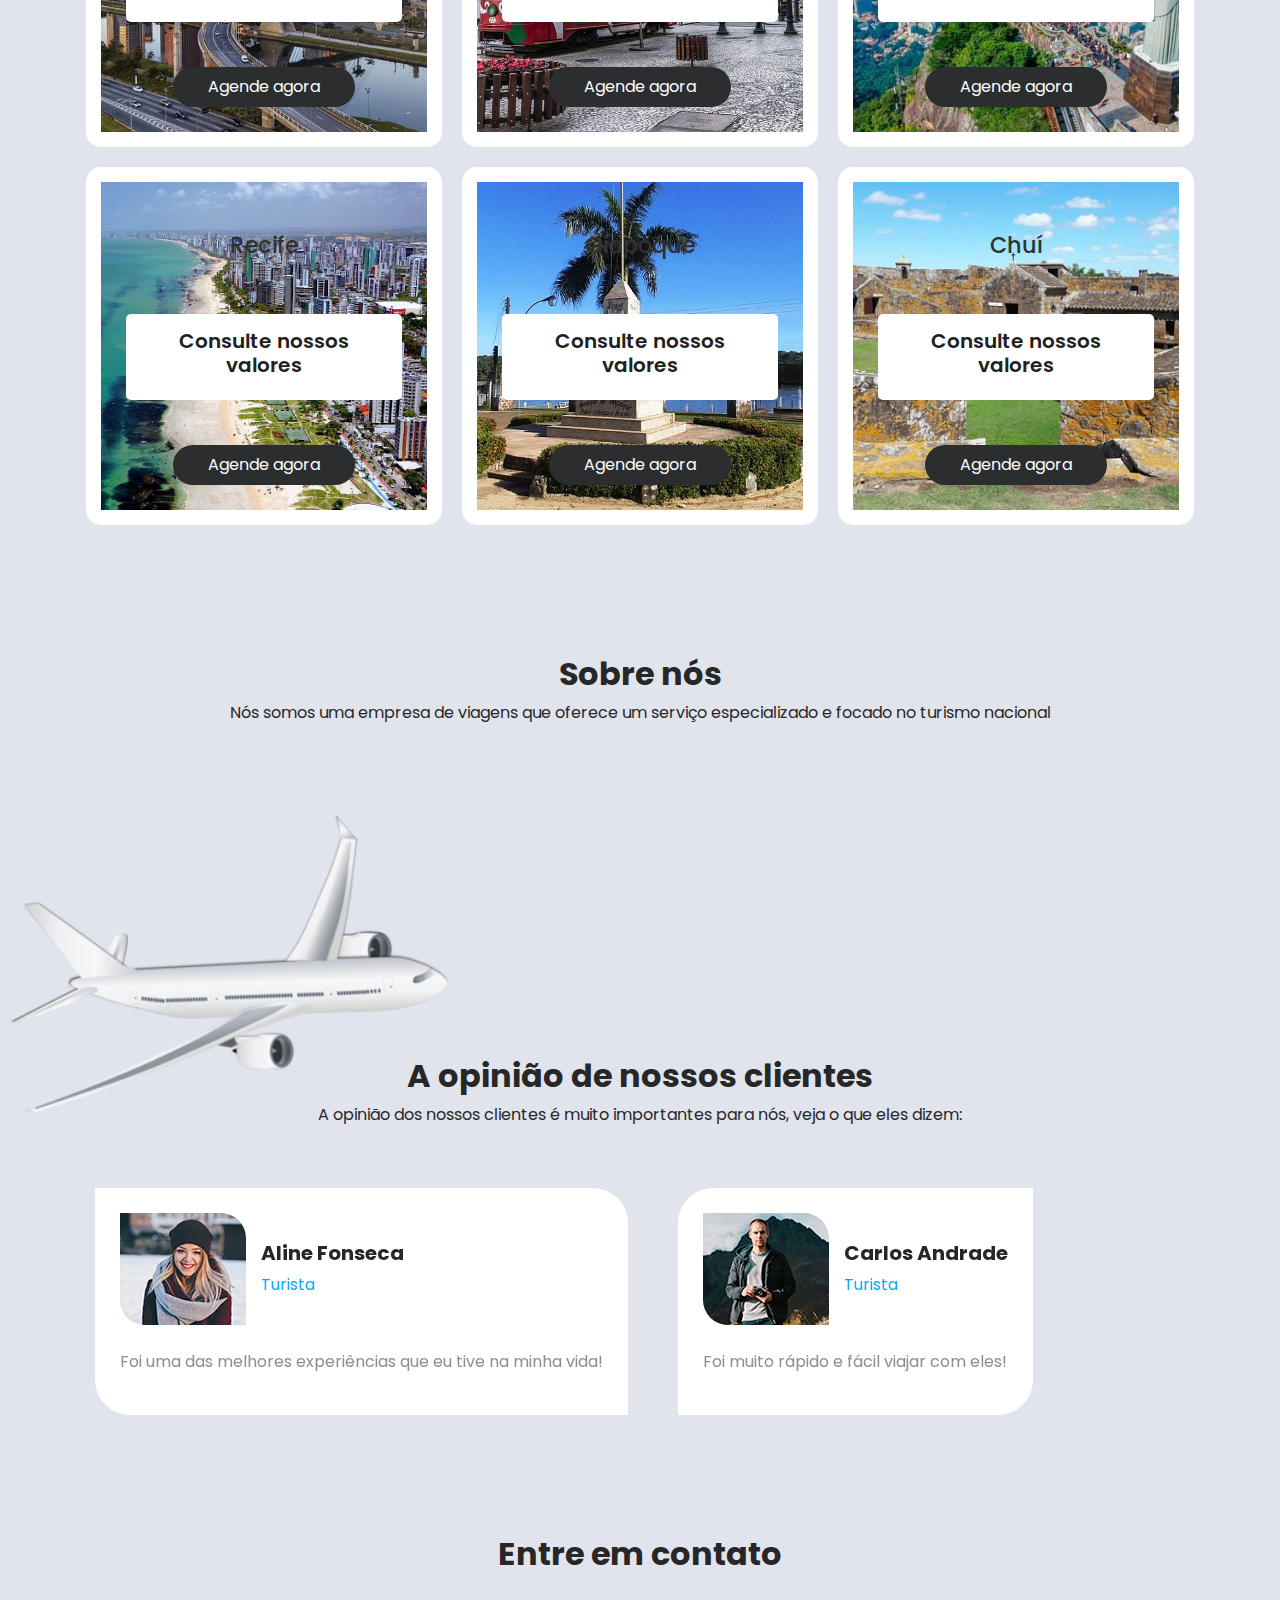
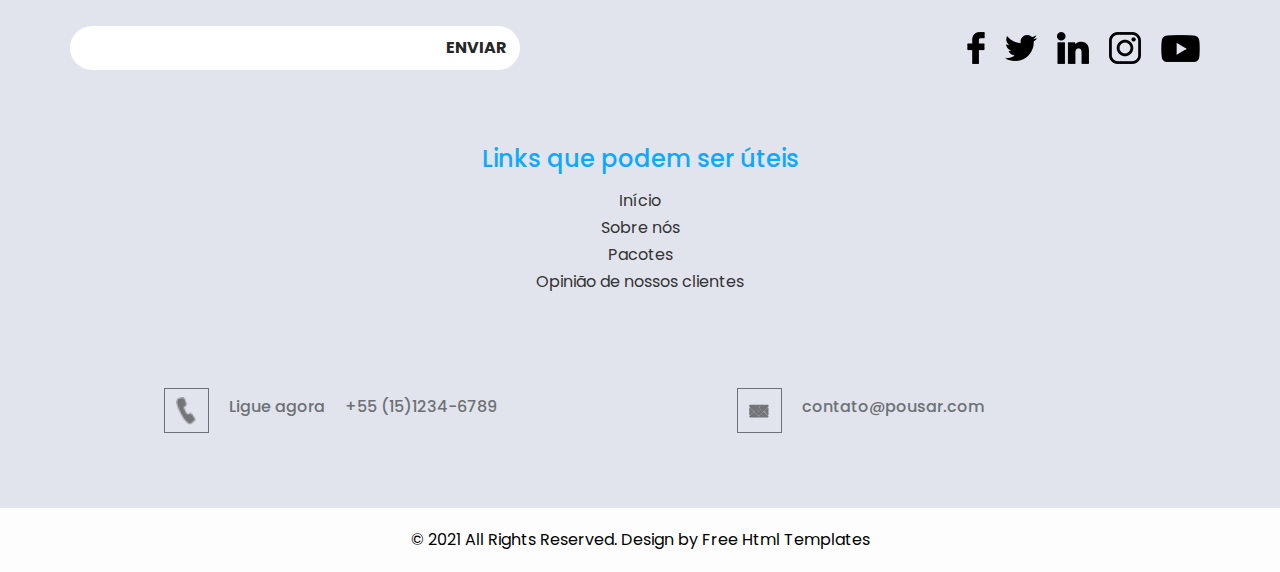
==== commit b5a1ce3c: "Add files via upload" ====
--- a/index.html
+++ b/index.html
@@ -12,7 +12,7 @@
   <meta name="description" content="" />
   <meta name="author" content="" />
 
-  <title>Triship</title>
+  <title>Pousar.com</title>
 
   <!-- slider stylesheet -->
   <link rel="stylesheet" type="text/css" href="https://cdnjs.cloudflare.com/ajax/libs/OwlCarousel2/2.3.4/assets/owl.carousel.min.css" />
@@ -28,17 +28,17 @@
   <!-- responsive style -->
   <link href="css/responsive.css" rel="stylesheet" />
 
-  <!-- Hotjar Tracking Code for http://facens-help-me.herokuapp.com/index.html -->
-  <script>
-    (function(h,o,t,j,a,r){
-        h.hj=h.hj||function(){(h.hj.q=h.hj.q||[]).push(arguments)};
-        h._hjSettings={hjid:1499888,hjsv:6};
-        a=o.getElementsByTagName('head')[0];
-        r=o.createElement('script');r.async=1;
-        r.src=t+h._hjSettings.hjid+j+h._hjSettings.hjsv;
-        a.appendChild(r);
-    })(window,document,'https://static.hotjar.com/c/hotjar-','.js?sv=');
-  </script>
+  <!-- Hotjar Tracking Code for https://pousar.netlify.app -->
+<script>
+  (function(h,o,t,j,a,r){
+      h.hj=h.hj||function(){(h.hj.q=h.hj.q||[]).push(arguments)};
+      h._hjSettings={hjid:2675666,hjsv:6};
+      a=o.getElementsByTagName('head')[0];
+      r=o.createElement('script');r.async=1;
+      r.src=t+h._hjSettings.hjid+j+h._hjSettings.hjsv;
+      a.appendChild(r);
+  })(window,document,'https://static.hotjar.com/c/hotjar-','.js?sv=');
+</script>
 
   <script>
     function Evento(){
@@ -60,34 +60,9 @@
     <header class="header_section">
       <div class="container-fluid">
         <nav class="navbar navbar-expand-lg custom_nav-container">
-          <div class="fk_width" id="">
-            <div class="custom_menu-btn">
-              <button onclick="openNav()">
-                <span class="s-1"> </span>
-                <span class="s-2"> </span>
-                <span class="s-3"> </span>
-              </button>
-            </div>
-            <div id="myNav" class="overlay">
-              <div class="overlay-content">
-                <a href="index.html">Início</a>
-                <a href="about.html">Sobre nós</a>
-                <a href="package.html">Pacotes</a>
-                <a href="testimonial.html">Opinião de nossos clientes</a>
-              </div>
-            </div>
-          </div>
           <a class="navbar-brand" href="index.html">
             <img src="images/logo.png" alt="" />
           </a>
-          <div class="user_option">
-            <a href="#">
-              <img src="images/user-icon.png" alt="" />
-            </a>
-            <form class="form-inline my-2 my-lg-0  mb-3 mb-lg-0">
-              <button class="btn  my-2 my-sm-0 nav_search-btn" type="submit"></button>
-            </form>
-          </div>
         </nav>
       </div>
     </header>
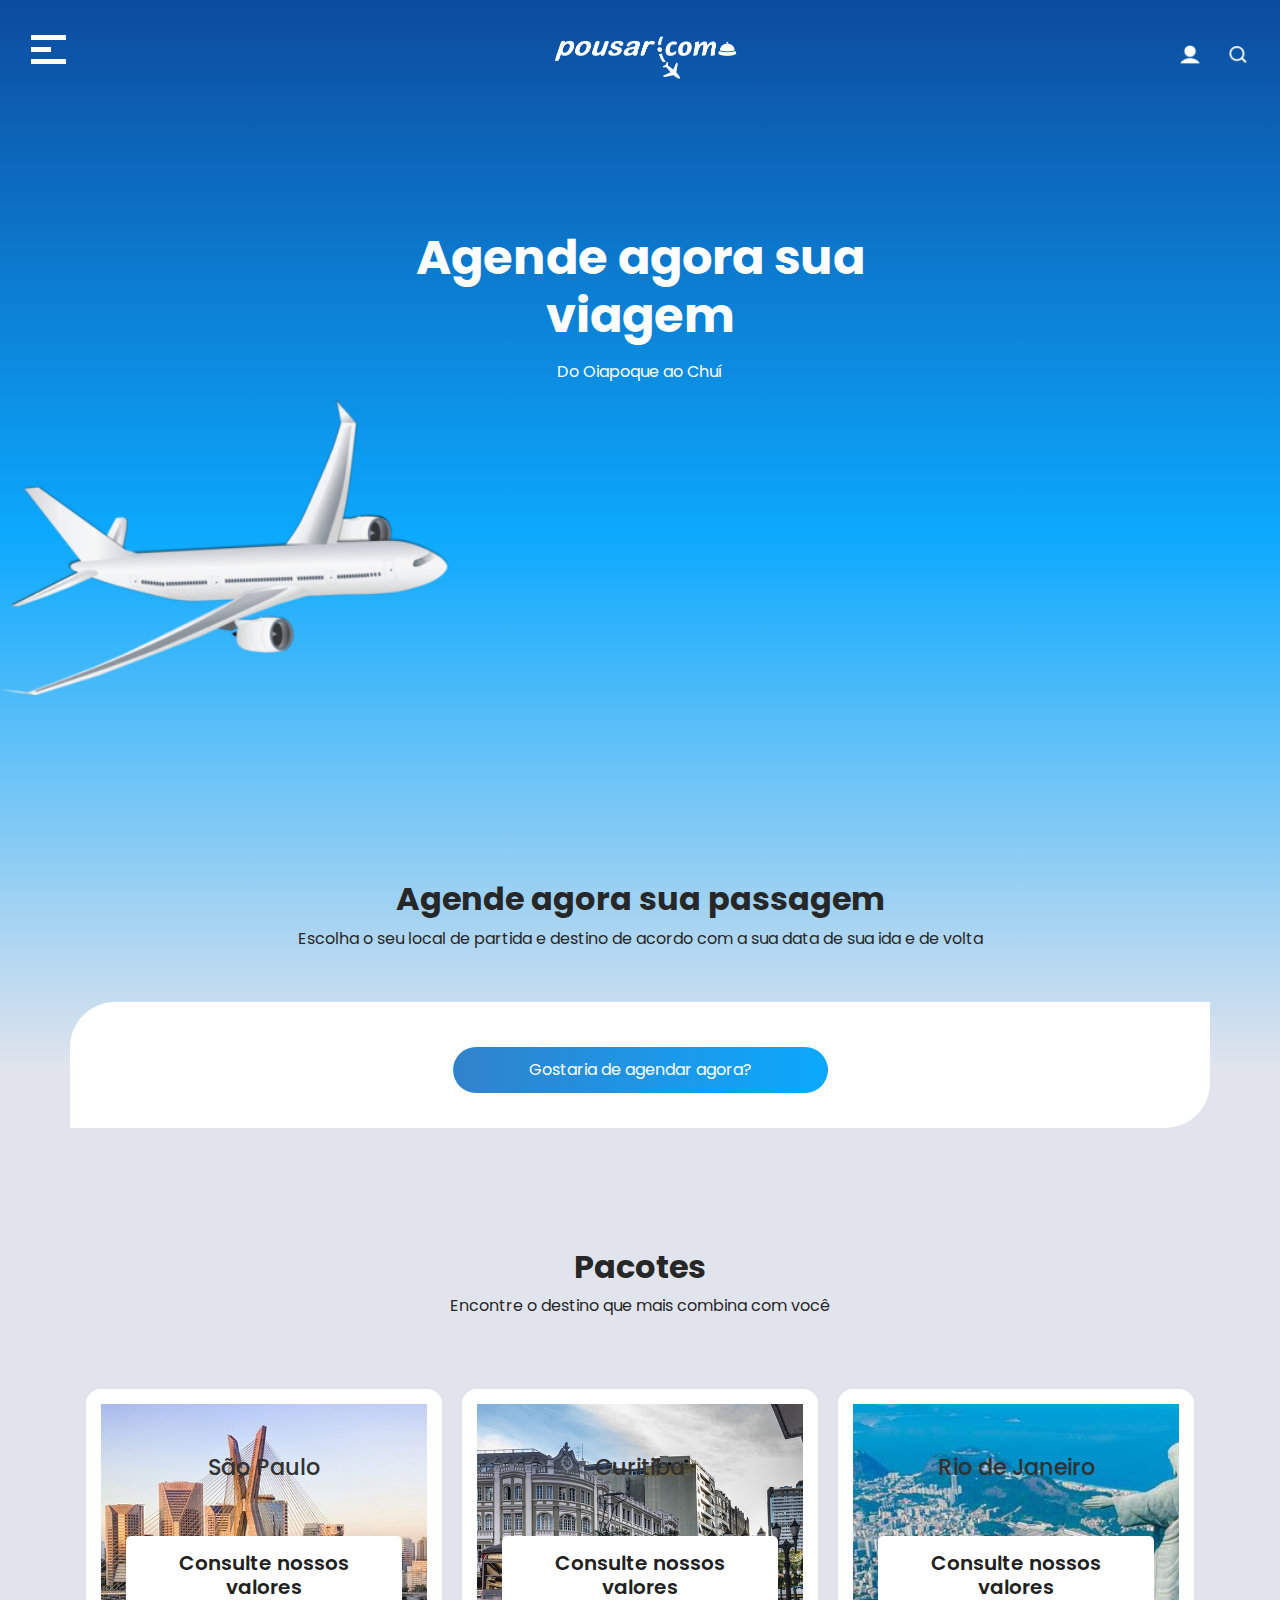
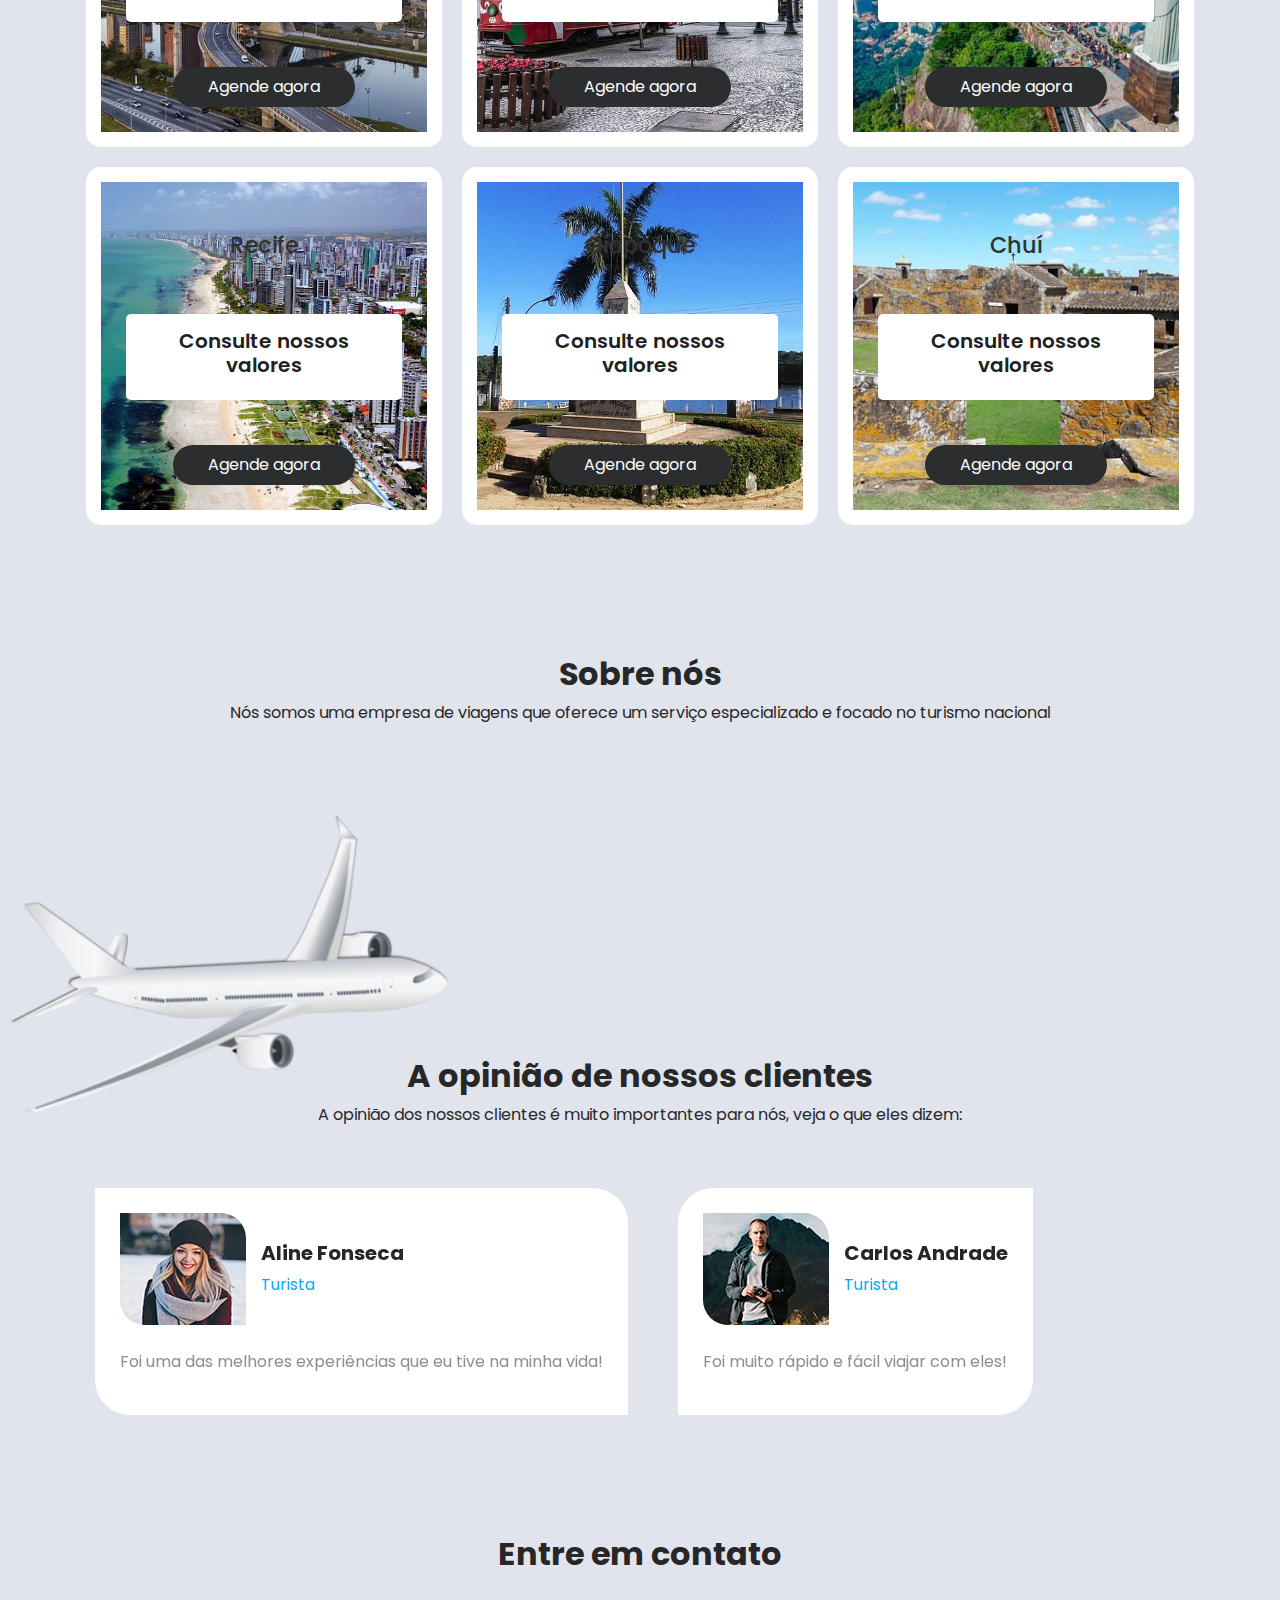
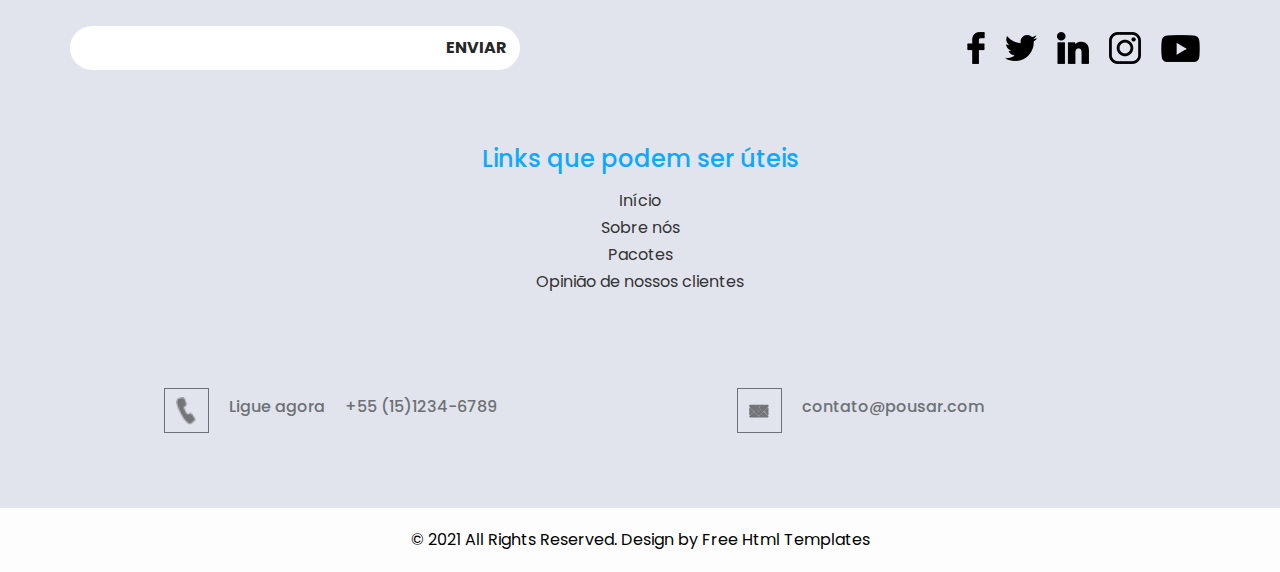
==== commit c41e8c2d: "Add files via upload" ====
--- a/index.html
+++ b/index.html
@@ -60,9 +60,34 @@
     <header class="header_section">
       <div class="container-fluid">
         <nav class="navbar navbar-expand-lg custom_nav-container">
+          <div class="fk_width" id="">
+            <div class="custom_menu-btn">
+              <button onclick="openNav()">
+                <span class="s-1"> </span>
+                <span class="s-2"> </span>
+                <span class="s-3"> </span>
+              </button>
+            </div>
+            <div id="myNav" class="overlay">
+              <div class="overlay-content">
+                <a href="index.html">Início</a>
+                <a href="about.html">Sobre nós</a>
+                <a href="package.html">Pacotes</a>
+                <a href="testimonial.html">Opinião de nossos clientes</a>
+              </div>
+            </div>
+          </div>
           <a class="navbar-brand" href="index.html">
             <img src="images/logo.png" alt="" />
           </a>
+          <div class="user_option">
+            <a href="#">
+              <img src="images/user-icon.png" alt="" />
+            </a>
+            <form class="form-inline my-2 my-lg-0  mb-3 mb-lg-0">
+              <button class="btn  my-2 my-sm-0 nav_search-btn" type="submit"></button>
+            </form>
+          </div>
         </nav>
       </div>
     </header>
